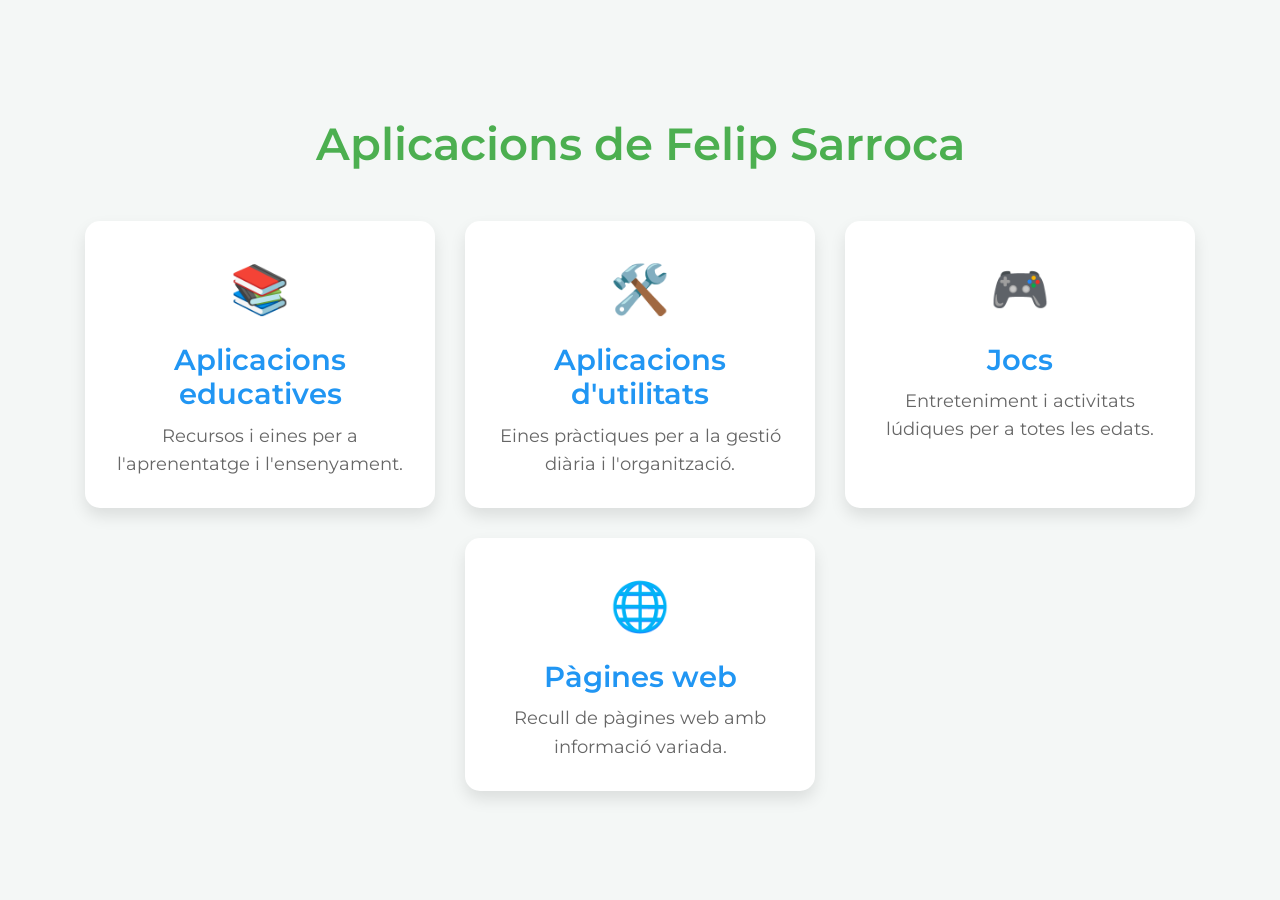
==== index.html @ e8ace943 "Afegeix acces a pagines web" ====
<!DOCTYPE html>
<html lang="ca">
<head>
    <meta charset="UTF-8">
    <meta name="viewport" content="width=device-width, initial-scale=1.0">
    <title>Els meus projectes</title>
    <link rel="icon" type="image/svg+xml" href="favicon.svg">
    <link rel="stylesheet" href="style.css">
    <link href="https://fonts.googleapis.com/css2?family=Montserrat:wght@400;600&display=swap" rel="stylesheet">
</head>
<body>
    <main class="container">
        <h1>Aplicacions de Felip Sarroca</h1>
        <div class="card-container">
            <a href="https://felipsarroca.github.io/edu-apps/" class="card" target="_blank">
                <span class="icon">📚</span>
                <h3>Aplicacions educatives</h3>
                <p>Recursos i eines per a l'aprenentatge i l'ensenyament.</p>
            </a>
            <a href="https://felipsarroca.github.io/util-apps/" class="card" target="_blank">
                <span class="icon">🛠️</span>
                <h3>Aplicacions d'utilitats</h3>
                <p>Eines pràctiques per a la gestió diària i l'organització.</p>
            </a>
            <a href="https://felipsarroca.github.io/jocs/" class="card" target="_blank">
                <span class="icon">🎮</span>
                <h3>Jocs</h3>
                <p>Entreteniment i activitats lúdiques per a totes les edats.</p>
            </a>
            <a href="https://ja.cat/web-apps" class="card" target="_blank">
                <span class="icon">🌐</span>
                <h3>Pàgines web</h3>
                <p>Recull de pàgines web amb informació variada.</p>
            </a>
        </div>
    </main>
    <script src="script.js" defer></script>
</body>
</html>
---- style.css ----
:root {
    --primary-color: #4CAF50; /* Green */
    --secondary-color: #2196F3; /* Blue */
    --accent-color: #FFC107; /* Amber */
    --background-light: #f4f7f6;
    --background-dark: #e0e5ec;
    --text-color: #333;
    --card-bg: #ffffff;
    --shadow-light: rgba(0, 0, 0, 0.1);
    --shadow-hover: rgba(0, 0, 0, 0.2);
}

* {
    box-sizing: border-box;
    margin: 0;
    padding: 0;
}

body {
    font-family: 'Montserrat', sans-serif;
    background-color: var(--background-light);
    color: var(--text-color);
    display: flex;
    justify-content: center;
    align-items: center;
    min-height: 100vh;
    padding: 20px;
    line-height: 1.6;
}

.container {
    text-align: center;
    max-width: 1200px;
    width: 100%;
}

h1 {
    font-size: 2.8em;
    margin-bottom: 40px;
    color: var(--primary-color);
    font-weight: 600;
}

.card-container {
    display: flex;
    flex-wrap: wrap;
    justify-content: center;
    gap: 30px;
}

.card {
    background-color: var(--card-bg);
    border-radius: 15px;
    box-shadow: 0 8px 16px var(--shadow-light);
    padding: 30px;
    width: 100%;
    max-width: 350px;
    text-decoration: none;
    color: var(--text-color);
    transition: transform 0.3s ease, box-shadow 0.3s ease;
    display: flex;
    flex-direction: column;
    align-items: center;
    text-align: center;
}

.card:hover {
    transform: translateY(-10px);
    box-shadow: 0 12px 24px var(--shadow-hover);
}

.card .icon {
    font-size: 3em;
    margin-bottom: 15px;
    display: block; /* Ensures icon takes its own line */
}

.card h3 {
    font-size: 1.8em;
    margin-bottom: 10px;
    color: var(--secondary-color);
    font-weight: 600;
    line-height: 1.2;
}

.card p {
    font-size: 1.1em;
    color: #666;
}

/* Responsive adjustments */
@media (max-width: 768px) {
    h1 {
        font-size: 2em;
    }
    .card {
        max-width: 90%;
    }
    .card h3 {
        font-size: 1.5em;
    }
    .card p {
        font-size: 1em;
    }
}

@media (max-width: 480px) {
    body {
        padding: 15px;
    }
    h1 {
        font-size: 1.8em;
        margin-bottom: 30px;
    }
    .card {
        padding: 25px;
    }
    .card .icon {
        font-size: 2.5em;
    }
}
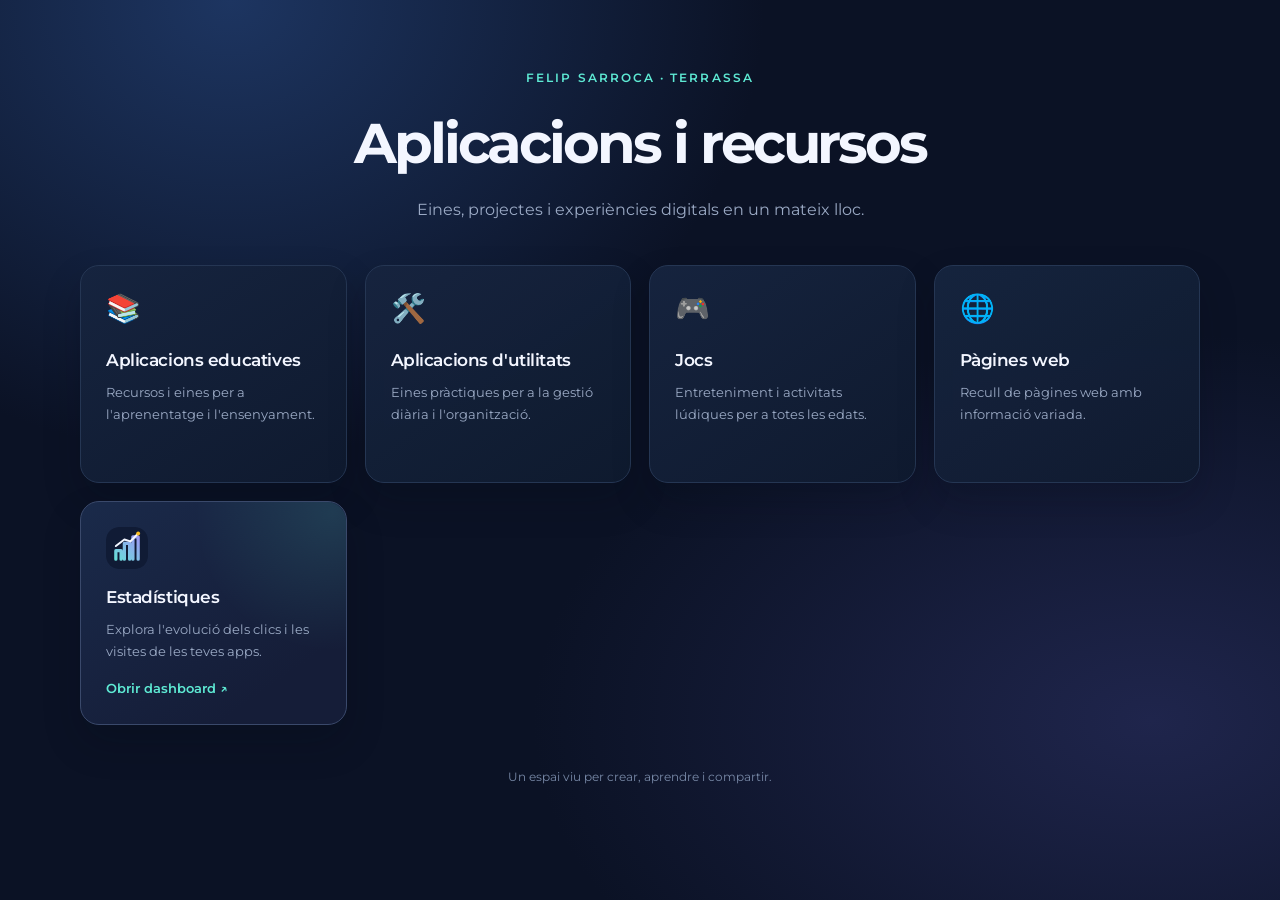
==== commit 53a6b853: "Afegeix dashboard de seguiment ja.cat" ====
--- a/index.html
+++ b/index.html
@@ -1,38 +1,48 @@
-<!DOCTYPE html>
+<!doctype html>
 <html lang="ca">
 <head>
     <meta charset="UTF-8">
     <meta name="viewport" content="width=device-width, initial-scale=1.0">
-    <title>Els meus projectes</title>
+    <meta name="theme-color" content="#0b1225">
+    <title>Aplicacions de Felip Sarroca</title>
     <link rel="icon" type="image/svg+xml" href="favicon.svg">
     <link rel="stylesheet" href="style.css">
-    <link href="https://fonts.googleapis.com/css2?family=Montserrat:wght@400;600&display=swap" rel="stylesheet">
+    <link href="https://fonts.googleapis.com/css2?family=Montserrat:wght@400;500;600;700&display=swap" rel="stylesheet">
 </head>
 <body>
     <main class="container">
-        <h1>Aplicacions de Felip Sarroca</h1>
+        <p class="eyebrow">Felip Sarroca · Terrassa</p>
+        <h1>Aplicacions i recursos</h1>
+        <p class="intro">Eines, projectes i experiències digitals en un mateix lloc.</p>
         <div class="card-container">
-            <a href="https://felipsarroca.github.io/edu-apps/" class="card" target="_blank">
-                <span class="icon">📚</span>
-                <h3>Aplicacions educatives</h3>
+            <a href="https://felipsarroca.github.io/edu-apps/" class="card" target="_blank" rel="noopener">
+                <span class="icon" aria-hidden="true">📚</span>
+                <h2>Aplicacions educatives</h2>
                 <p>Recursos i eines per a l'aprenentatge i l'ensenyament.</p>
             </a>
-            <a href="https://felipsarroca.github.io/util-apps/" class="card" target="_blank">
-                <span class="icon">🛠️</span>
-                <h3>Aplicacions d'utilitats</h3>
+            <a href="https://felipsarroca.github.io/util-apps/" class="card" target="_blank" rel="noopener">
+                <span class="icon" aria-hidden="true">🛠️</span>
+                <h2>Aplicacions d'utilitats</h2>
                 <p>Eines pràctiques per a la gestió diària i l'organització.</p>
             </a>
-            <a href="https://felipsarroca.github.io/jocs/" class="card" target="_blank">
-                <span class="icon">🎮</span>
-                <h3>Jocs</h3>
+            <a href="https://felipsarroca.github.io/jocs/" class="card" target="_blank" rel="noopener">
+                <span class="icon" aria-hidden="true">🎮</span>
+                <h2>Jocs</h2>
                 <p>Entreteniment i activitats lúdiques per a totes les edats.</p>
             </a>
-            <a href="https://ja.cat/web-apps" class="card" target="_blank">
-                <span class="icon">🌐</span>
-                <h3>Pàgines web</h3>
+            <a href="https://ja.cat/web-apps" class="card" target="_blank" rel="noopener">
+                <span class="icon" aria-hidden="true">🌐</span>
+                <h2>Pàgines web</h2>
                 <p>Recull de pàgines web amb informació variada.</p>
             </a>
+            <a href="https://script.google.com/macros/s/AKfycbzUMsI0KqvaSchAEiGbnJWVWNPL3QRxy6fUJfnRA6K8iTjRqd4t6iR-HCm5yKGe2cQV/exec" class="card dashboard-card" target="_blank" rel="noopener">
+                <span class="dashboard-icon"><img src="SeguimentJaCat/icon.svg" alt=""></span>
+                <h2>Estadístiques</h2>
+                <p>Explora l'evolució dels clics i les visites de les teves apps.</p>
+                <span class="card-cta">Obrir dashboard <span aria-hidden="true">↗</span></span>
+            </a>
         </div>
+        <footer>Un espai viu per crear, aprendre i compartir.</footer>
     </main>
     <script src="script.js" defer></script>
 </body>
--- a/style.css
+++ b/style.css
@@ -1,121 +1,21 @@
-:root {
-    --primary-color: #4CAF50; /* Green */
-    --secondary-color: #2196F3; /* Blue */
-    --accent-color: #FFC107; /* Amber */
-    --background-light: #f4f7f6;
-    --background-dark: #e0e5ec;
-    --text-color: #333;
-    --card-bg: #ffffff;
-    --shadow-light: rgba(0, 0, 0, 0.1);
-    --shadow-hover: rgba(0, 0, 0, 0.2);
-}
-
-* {
-    box-sizing: border-box;
-    margin: 0;
-    padding: 0;
-}
-
-body {
-    font-family: 'Montserrat', sans-serif;
-    background-color: var(--background-light);
-    color: var(--text-color);
-    display: flex;
-    justify-content: center;
-    align-items: center;
-    min-height: 100vh;
-    padding: 20px;
-    line-height: 1.6;
-}
-
-.container {
-    text-align: center;
-    max-width: 1200px;
-    width: 100%;
-}
-
-h1 {
-    font-size: 2.8em;
-    margin-bottom: 40px;
-    color: var(--primary-color);
-    font-weight: 600;
-}
-
-.card-container {
-    display: flex;
-    flex-wrap: wrap;
-    justify-content: center;
-    gap: 30px;
-}
-
-.card {
-    background-color: var(--card-bg);
-    border-radius: 15px;
-    box-shadow: 0 8px 16px var(--shadow-light);
-    padding: 30px;
-    width: 100%;
-    max-width: 350px;
-    text-decoration: none;
-    color: var(--text-color);
-    transition: transform 0.3s ease, box-shadow 0.3s ease;
-    display: flex;
-    flex-direction: column;
-    align-items: center;
-    text-align: center;
-}
-
-.card:hover {
-    transform: translateY(-10px);
-    box-shadow: 0 12px 24px var(--shadow-hover);
-}
-
-.card .icon {
-    font-size: 3em;
-    margin-bottom: 15px;
-    display: block; /* Ensures icon takes its own line */
-}
-
-.card h3 {
-    font-size: 1.8em;
-    margin-bottom: 10px;
-    color: var(--secondary-color);
-    font-weight: 600;
-    line-height: 1.2;
-}
-
-.card p {
-    font-size: 1.1em;
-    color: #666;
-}
-
-/* Responsive adjustments */
-@media (max-width: 768px) {
-    h1 {
-        font-size: 2em;
-    }
-    .card {
-        max-width: 90%;
-    }
-    .card h3 {
-        font-size: 1.5em;
-    }
-    .card p {
-        font-size: 1em;
-    }
-}
-
-@media (max-width: 480px) {
-    body {
-        padding: 15px;
-    }
-    h1 {
-        font-size: 1.8em;
-        margin-bottom: 30px;
-    }
-    .card {
-        padding: 25px;
-    }
-    .card .icon {
-        font-size: 2.5em;
-    }
-}
+:root{--bg:#0b1225;--text:#f3f6ff;--muted:#9baac5;--line:#253653;--mint:#5eead4;--violet:#a78bfa}
+*{box-sizing:border-box;margin:0;padding:0}
+body{min-height:100vh;background:radial-gradient(ellipse at 18% 0%,#1d3561 0,transparent 36%),radial-gradient(ellipse at 90% 80%,#1f254c 0,transparent 38%),var(--bg);color:var(--text);font-family:'Montserrat',sans-serif;display:flex;justify-content:center;padding:68px 24px 40px;line-height:1.6}
+.container{width:100%;max-width:1120px;text-align:center}
+.eyebrow{color:var(--mint);font-size:.76rem;font-weight:600;letter-spacing:.17em;text-transform:uppercase;margin-bottom:12px}
+h1{font-size:clamp(2.2rem,5vw,3.5rem);letter-spacing:-.055em;font-weight:700;margin-bottom:8px}
+.intro{font-size:1rem;color:var(--muted);margin-bottom:42px}
+.card-container{display:grid;grid-template-columns:repeat(auto-fit,minmax(235px,1fr));gap:18px;text-align:left}
+.card{position:relative;min-height:218px;padding:25px;border:1px solid var(--line);border-radius:19px;background:linear-gradient(145deg,rgba(22,36,63,.96),rgba(15,26,47,.96));color:var(--text);text-decoration:none;display:flex;flex-direction:column;align-items:flex-start;transition:transform .22s ease,border-color .22s ease,box-shadow .22s ease;box-shadow:0 18px 38px #050a1633}
+.card:hover{transform:translateY(-5px);border-color:#587092;box-shadow:0 23px 45px #050a1666}
+.icon{font-size:1.75rem;line-height:1;margin-bottom:22px;height:34px;display:flex;align-items:center}
+.card h2{font-size:1.06rem;letter-spacing:-.025em;margin-bottom:7px;font-weight:600}
+.card p{font-size:.84rem;line-height:1.65;color:var(--muted)}
+.dashboard-card{border-color:#3a496b;background:linear-gradient(145deg,#1a2a4a,#151d38 78%)}
+.dashboard-card:before{content:"";position:absolute;inset:0;border-radius:inherit;pointer-events:none;background:radial-gradient(circle at 95% 5%,#5eead420,transparent 42%)}
+.dashboard-icon{height:42px;width:42px;display:block;margin-bottom:15px;border-radius:13px;overflow:hidden}
+.dashboard-icon img{width:100%;height:100%;display:block}
+.card-cta{margin-top:auto;padding-top:17px;color:var(--mint);font-size:.79rem;font-weight:600}
+footer{margin-top:42px;color:#7889a7;font-size:.75rem}
+@media(max-width:570px){body{padding:45px 17px 30px}.intro{margin:0 auto 30px;max-width:320px}.card-container{grid-template-columns:1fr;gap:13px}.card{min-height:178px;padding:21px}.icon{margin-bottom:16px}footer{margin-top:28px}}
+@media(prefers-reduced-motion:reduce){*,*:before,*:after{transition:none!important;scroll-behavior:auto!important}}
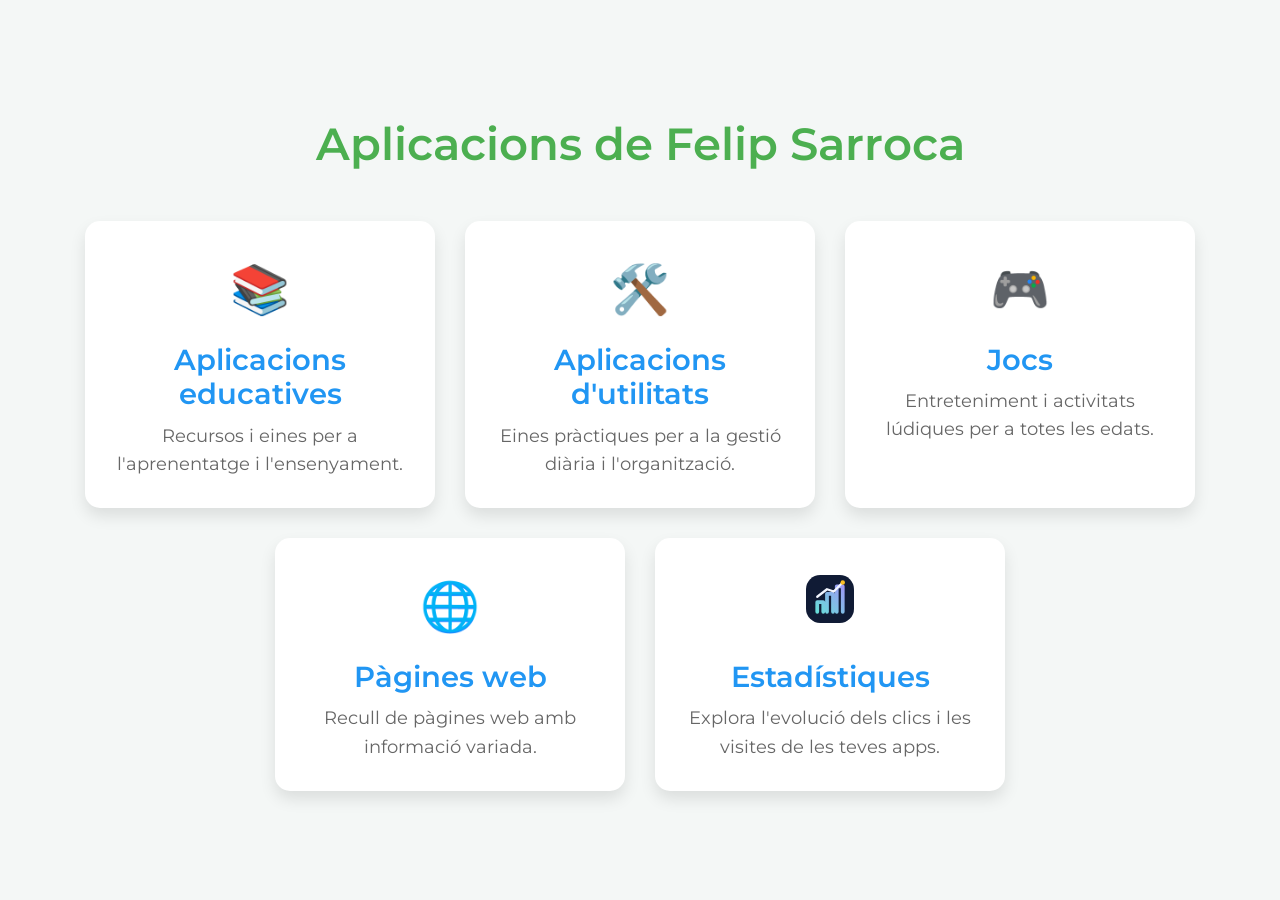
==== commit 9b163055: "Recupera l’estil original del menú" ====
--- a/index.html
+++ b/index.html
@@ -1,48 +1,43 @@
-<!doctype html>
+<!DOCTYPE html>
 <html lang="ca">
 <head>
     <meta charset="UTF-8">
     <meta name="viewport" content="width=device-width, initial-scale=1.0">
-    <meta name="theme-color" content="#0b1225">
-    <title>Aplicacions de Felip Sarroca</title>
-    <link rel="icon" type="image/svg+xml" href="favicon.svg">
-    <link rel="stylesheet" href="style.css">
-    <link href="https://fonts.googleapis.com/css2?family=Montserrat:wght@400;500;600;700&display=swap" rel="stylesheet">
+    <title>Els meus projectes</title>
+    <link rel="icon" type="image/svg+xml" href="favicon.svg?v=20261019">
+    <link rel="stylesheet" href="style.css?v=classic-20261019">
+    <link href="https://fonts.googleapis.com/css2?family=Montserrat:wght@400;600&display=swap" rel="stylesheet">
 </head>
 <body>
     <main class="container">
-        <p class="eyebrow">Felip Sarroca · Terrassa</p>
-        <h1>Aplicacions i recursos</h1>
-        <p class="intro">Eines, projectes i experiències digitals en un mateix lloc.</p>
+        <h1>Aplicacions de Felip Sarroca</h1>
         <div class="card-container">
             <a href="https://felipsarroca.github.io/edu-apps/" class="card" target="_blank" rel="noopener">
-                <span class="icon" aria-hidden="true">📚</span>
-                <h2>Aplicacions educatives</h2>
+                <span class="icon">📚</span>
+                <h3>Aplicacions educatives</h3>
                 <p>Recursos i eines per a l'aprenentatge i l'ensenyament.</p>
             </a>
             <a href="https://felipsarroca.github.io/util-apps/" class="card" target="_blank" rel="noopener">
-                <span class="icon" aria-hidden="true">🛠️</span>
-                <h2>Aplicacions d'utilitats</h2>
+                <span class="icon">🛠️</span>
+                <h3>Aplicacions d'utilitats</h3>
                 <p>Eines pràctiques per a la gestió diària i l'organització.</p>
             </a>
             <a href="https://felipsarroca.github.io/jocs/" class="card" target="_blank" rel="noopener">
-                <span class="icon" aria-hidden="true">🎮</span>
-                <h2>Jocs</h2>
+                <span class="icon">🎮</span>
+                <h3>Jocs</h3>
                 <p>Entreteniment i activitats lúdiques per a totes les edats.</p>
             </a>
             <a href="https://ja.cat/web-apps" class="card" target="_blank" rel="noopener">
-                <span class="icon" aria-hidden="true">🌐</span>
-                <h2>Pàgines web</h2>
+                <span class="icon">🌐</span>
+                <h3>Pàgines web</h3>
                 <p>Recull de pàgines web amb informació variada.</p>
             </a>
-            <a href="https://script.google.com/macros/s/AKfycbzUMsI0KqvaSchAEiGbnJWVWNPL3QRxy6fUJfnRA6K8iTjRqd4t6iR-HCm5yKGe2cQV/exec" class="card dashboard-card" target="_blank" rel="noopener">
-                <span class="dashboard-icon"><img src="SeguimentJaCat/icon.svg" alt=""></span>
-                <h2>Estadístiques</h2>
+            <a href="https://script.google.com/macros/s/AKfycbzUMsI0KqvaSchAEiGbnJWVWNPL3QRxy6fUJfnRA6K8iTjRqd4t6iR-HCm5yKGe2cQV/exec" class="card" target="_blank" rel="noopener">
+                <span class="icon"><img src="SeguimentJaCat/icon.svg" alt=""></span>
+                <h3>Estadístiques</h3>
                 <p>Explora l'evolució dels clics i les visites de les teves apps.</p>
-                <span class="card-cta">Obrir dashboard <span aria-hidden="true">↗</span></span>
             </a>
         </div>
-        <footer>Un espai viu per crear, aprendre i compartir.</footer>
     </main>
     <script src="script.js" defer></script>
 </body>
--- a/style.css
+++ b/style.css
@@ -1,21 +1,127 @@
-:root{--bg:#0b1225;--text:#f3f6ff;--muted:#9baac5;--line:#253653;--mint:#5eead4;--violet:#a78bfa}
-*{box-sizing:border-box;margin:0;padding:0}
-body{min-height:100vh;background:radial-gradient(ellipse at 18% 0%,#1d3561 0,transparent 36%),radial-gradient(ellipse at 90% 80%,#1f254c 0,transparent 38%),var(--bg);color:var(--text);font-family:'Montserrat',sans-serif;display:flex;justify-content:center;padding:68px 24px 40px;line-height:1.6}
-.container{width:100%;max-width:1120px;text-align:center}
-.eyebrow{color:var(--mint);font-size:.76rem;font-weight:600;letter-spacing:.17em;text-transform:uppercase;margin-bottom:12px}
-h1{font-size:clamp(2.2rem,5vw,3.5rem);letter-spacing:-.055em;font-weight:700;margin-bottom:8px}
-.intro{font-size:1rem;color:var(--muted);margin-bottom:42px}
-.card-container{display:grid;grid-template-columns:repeat(auto-fit,minmax(235px,1fr));gap:18px;text-align:left}
-.card{position:relative;min-height:218px;padding:25px;border:1px solid var(--line);border-radius:19px;background:linear-gradient(145deg,rgba(22,36,63,.96),rgba(15,26,47,.96));color:var(--text);text-decoration:none;display:flex;flex-direction:column;align-items:flex-start;transition:transform .22s ease,border-color .22s ease,box-shadow .22s ease;box-shadow:0 18px 38px #050a1633}
-.card:hover{transform:translateY(-5px);border-color:#587092;box-shadow:0 23px 45px #050a1666}
-.icon{font-size:1.75rem;line-height:1;margin-bottom:22px;height:34px;display:flex;align-items:center}
-.card h2{font-size:1.06rem;letter-spacing:-.025em;margin-bottom:7px;font-weight:600}
-.card p{font-size:.84rem;line-height:1.65;color:var(--muted)}
-.dashboard-card{border-color:#3a496b;background:linear-gradient(145deg,#1a2a4a,#151d38 78%)}
-.dashboard-card:before{content:"";position:absolute;inset:0;border-radius:inherit;pointer-events:none;background:radial-gradient(circle at 95% 5%,#5eead420,transparent 42%)}
-.dashboard-icon{height:42px;width:42px;display:block;margin-bottom:15px;border-radius:13px;overflow:hidden}
-.dashboard-icon img{width:100%;height:100%;display:block}
-.card-cta{margin-top:auto;padding-top:17px;color:var(--mint);font-size:.79rem;font-weight:600}
-footer{margin-top:42px;color:#7889a7;font-size:.75rem}
-@media(max-width:570px){body{padding:45px 17px 30px}.intro{margin:0 auto 30px;max-width:320px}.card-container{grid-template-columns:1fr;gap:13px}.card{min-height:178px;padding:21px}.icon{margin-bottom:16px}footer{margin-top:28px}}
-@media(prefers-reduced-motion:reduce){*,*:before,*:after{transition:none!important;scroll-behavior:auto!important}}
+:root {
+    --primary-color: #4CAF50; /* Green */
+    --secondary-color: #2196F3; /* Blue */
+    --accent-color: #FFC107; /* Amber */
+    --background-light: #f4f7f6;
+    --background-dark: #e0e5ec;
+    --text-color: #333;
+    --card-bg: #ffffff;
+    --shadow-light: rgba(0, 0, 0, 0.1);
+    --shadow-hover: rgba(0, 0, 0, 0.2);
+}
+
+* {
+    box-sizing: border-box;
+    margin: 0;
+    padding: 0;
+}
+
+body {
+    font-family: 'Montserrat', sans-serif;
+    background-color: var(--background-light);
+    color: var(--text-color);
+    display: flex;
+    justify-content: center;
+    align-items: center;
+    min-height: 100vh;
+    padding: 20px;
+    line-height: 1.6;
+}
+
+.container {
+    text-align: center;
+    max-width: 1200px;
+    width: 100%;
+}
+
+h1 {
+    font-size: 2.8em;
+    margin-bottom: 40px;
+    color: var(--primary-color);
+    font-weight: 600;
+}
+
+.card-container {
+    display: flex;
+    flex-wrap: wrap;
+    justify-content: center;
+    gap: 30px;
+}
+
+.card {
+    background-color: var(--card-bg);
+    border-radius: 15px;
+    box-shadow: 0 8px 16px var(--shadow-light);
+    padding: 30px;
+    width: 100%;
+    max-width: 350px;
+    text-decoration: none;
+    color: var(--text-color);
+    transition: transform 0.3s ease, box-shadow 0.3s ease;
+    display: flex;
+    flex-direction: column;
+    align-items: center;
+    text-align: center;
+}
+
+.card:hover {
+    transform: translateY(-10px);
+    box-shadow: 0 12px 24px var(--shadow-hover);
+}
+
+.card .icon {
+    font-size: 3em;
+    margin-bottom: 15px;
+    display: block; /* Ensures icon takes its own line */
+}
+
+.card .icon img {
+    width: 1em;
+    height: 1em;
+    object-fit: contain;
+}
+
+.card h3 {
+    font-size: 1.8em;
+    margin-bottom: 10px;
+    color: var(--secondary-color);
+    font-weight: 600;
+    line-height: 1.2;
+}
+
+.card p {
+    font-size: 1.1em;
+    color: #666;
+}
+
+/* Responsive adjustments */
+@media (max-width: 768px) {
+    h1 {
+        font-size: 2em;
+    }
+    .card {
+        max-width: 90%;
+    }
+    .card h3 {
+        font-size: 1.5em;
+    }
+    .card p {
+        font-size: 1em;
+    }
+}
+
+@media (max-width: 480px) {
+    body {
+        padding: 15px;
+    }
+    h1 {
+        font-size: 1.8em;
+        margin-bottom: 30px;
+    }
+    .card {
+        padding: 25px;
+    }
+    .card .icon {
+        font-size: 2.5em;
+    }
+}
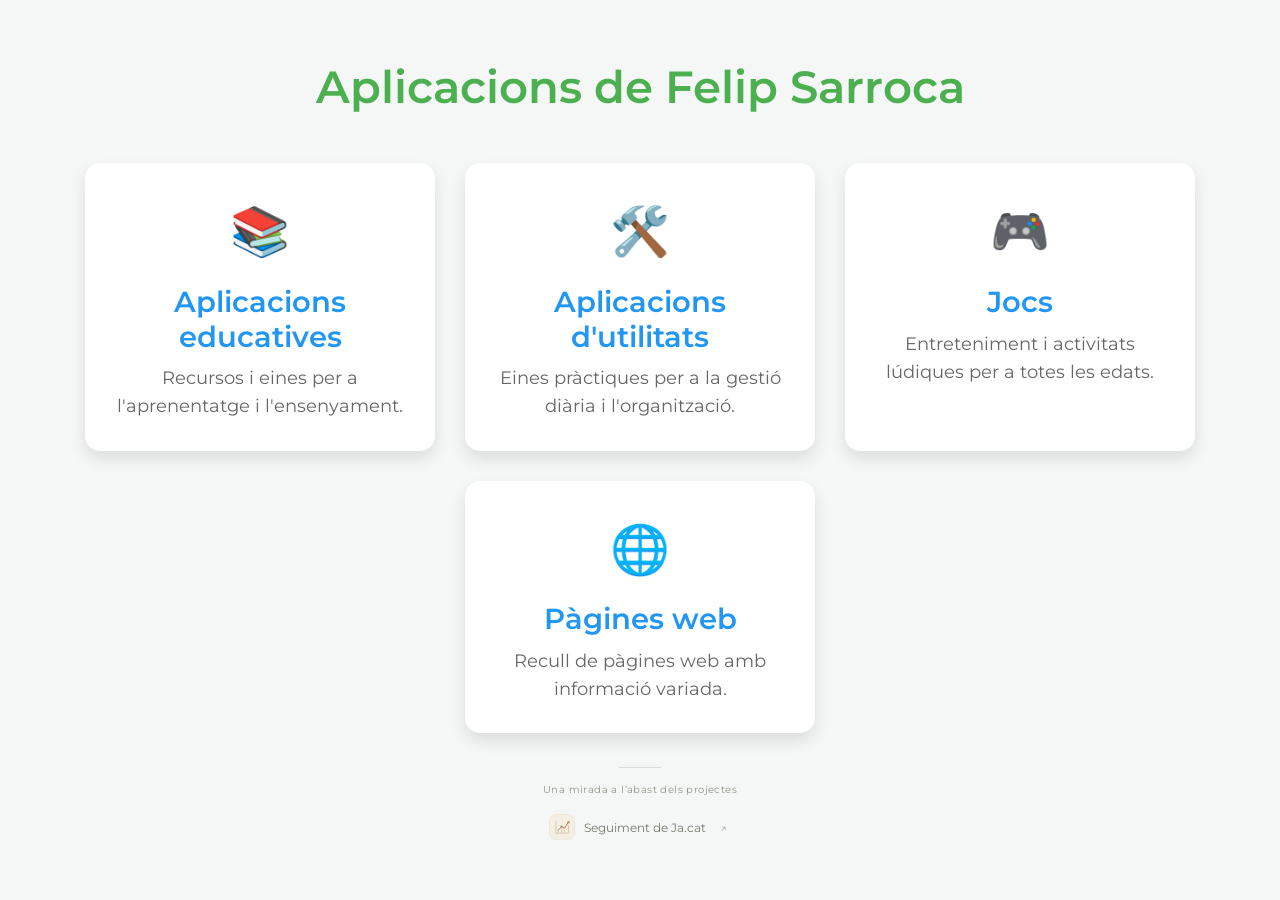
==== commit ec8b04ad: "Redissenya Seguiment de Ja.cat amb una estètica clara i càlida" ====
--- a/index.html
+++ b/index.html
@@ -4,8 +4,8 @@
     <meta charset="UTF-8">
     <meta name="viewport" content="width=device-width, initial-scale=1.0">
     <title>Els meus projectes</title>
-    <link rel="icon" type="image/svg+xml" href="favicon.svg?v=20261019">
-    <link rel="stylesheet" href="style.css?v=classic-20261019">
+    <link rel="icon" type="image/svg+xml" href="favicon.svg?v=atelier-20261019">
+    <link rel="stylesheet" href="style.css?v=atelier-20261019">
     <link href="https://fonts.googleapis.com/css2?family=Montserrat:wght@400;600&display=swap" rel="stylesheet">
 </head>
 <body>
@@ -32,10 +32,12 @@
                 <h3>Pàgines web</h3>
                 <p>Recull de pàgines web amb informació variada.</p>
             </a>
-            <a href="https://script.google.com/macros/s/AKfycbzUMsI0KqvaSchAEiGbnJWVWNPL3QRxy6fUJfnRA6K8iTjRqd4t6iR-HCm5yKGe2cQV/exec" class="card" target="_blank" rel="noopener">
-                <span class="icon"><img src="SeguimentJaCat/icon.svg" alt=""></span>
-                <h3>Estadístiques</h3>
-                <p>Explora l'evolució dels clics i les visites de les teves apps.</p>
+        </div>
+        <div class="observatory-access">
+            <span class="observatory-caption">Una mirada a l’abast dels projectes</span>
+            <a href="https://script.google.com/macros/s/AKfycbzUMsI0KqvaSchAEiGbnJWVWNPL3QRxy6fUJfnRA6K8iTjRqd4t6iR-HCm5yKGe2cQV/exec" class="observatory-link" target="_blank" rel="noopener" title="Obre el teu dashboard personal de clics">
+                <img src="SeguimentJaCat/icon.svg?v=atelier-20261019" alt="" width="26" height="26">
+                <span>Seguiment de Ja.cat</span><span class="observatory-arrow" aria-hidden="true">↗</span>
             </a>
         </div>
     </main>
--- a/style.css
+++ b/style.css
@@ -94,6 +94,50 @@
     color: #666;
 }
 
+.observatory-access {
+    margin: 34px auto 0;
+    display: flex;
+    flex-direction: column;
+    align-items: center;
+    gap: 8px;
+}
+
+.observatory-access::before {
+    content: "";
+    width: 42px;
+    height: 1px;
+    margin-bottom: 6px;
+    background: #d8dbd3;
+}
+
+.observatory-caption {
+    font-size: 10px;
+    color: #929789;
+    letter-spacing: .04em;
+}
+
+.observatory-link {
+    display: inline-flex;
+    align-items: center;
+    gap: 9px;
+    padding: 7px 13px 7px 8px;
+    border: 1px solid transparent;
+    border-radius: 30px;
+    color: #757d69;
+    font-size: 12px;
+    text-decoration: none;
+    transition: background .2s ease, border-color .2s ease;
+}
+
+.observatory-link:hover, .observatory-link:focus-visible {
+    background: #fffefa;
+    border-color: #e4e5dc;
+    color: #9c6848;
+}
+
+.observatory-link img { display: block; }
+.observatory-arrow { color: #acb09e; margin-left: 5px; }
+
 /* Responsive adjustments */
 @media (max-width: 768px) {
     h1 {
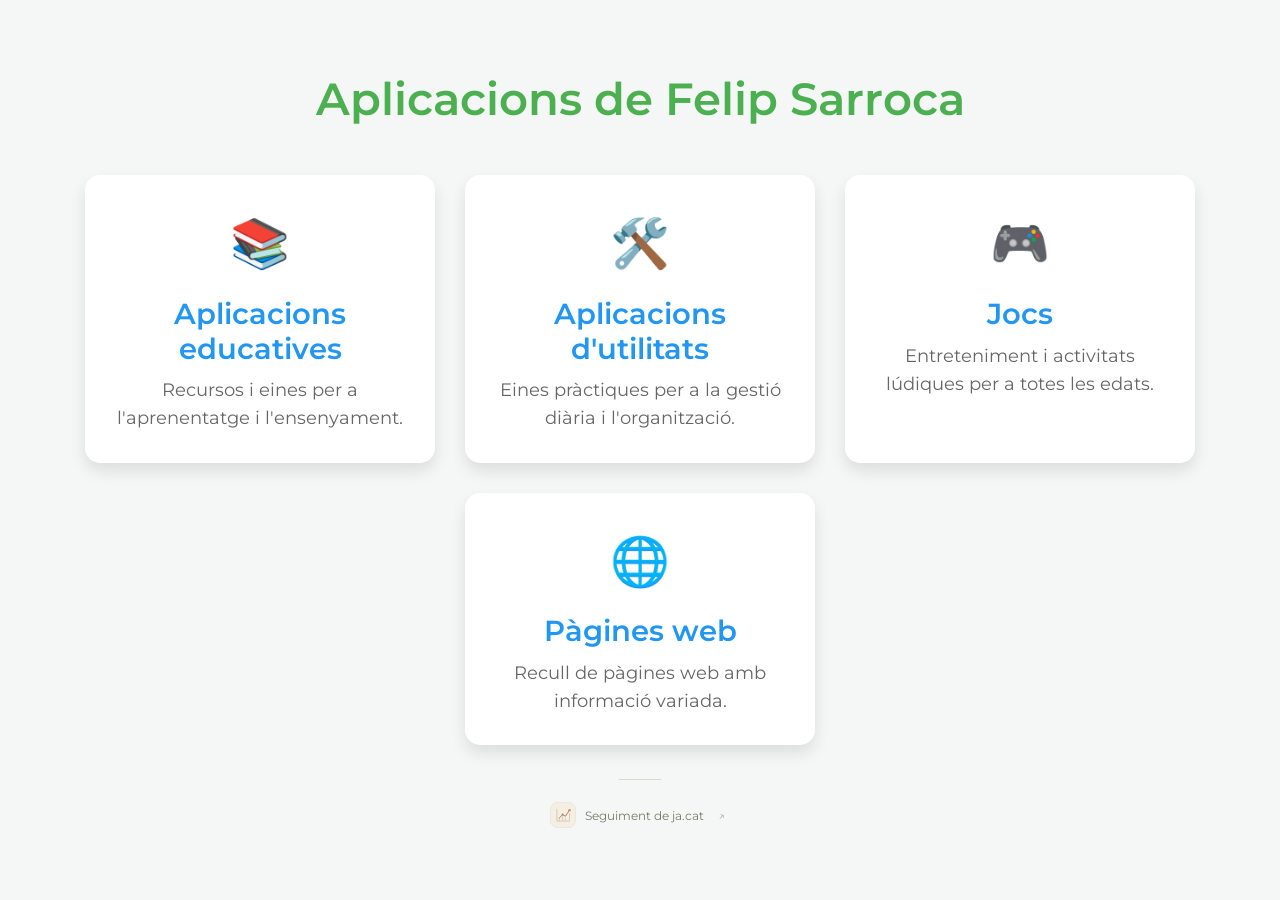
==== commit 8df08959: "Renova el dashboard amb gràfiques i neteja el menú - Dashboard refet amb ECharts: evolució per categ" ====
--- a/index.html
+++ b/index.html
@@ -4,7 +4,7 @@
     <meta charset="UTF-8">
     <meta name="viewport" content="width=device-width, initial-scale=1.0">
     <title>Els meus projectes</title>
-    <link rel="icon" type="image/svg+xml" href="favicon.svg?v=atelier-20261019">
+    <link rel="icon" type="image/svg+xml" href="favicon.svg?v=original-20261019">
     <link rel="stylesheet" href="style.css?v=atelier-20261019">
     <link href="https://fonts.googleapis.com/css2?family=Montserrat:wght@400;600&display=swap" rel="stylesheet">
 </head>
@@ -34,10 +34,9 @@
             </a>
         </div>
         <div class="observatory-access">
-            <span class="observatory-caption">Una mirada a l’abast dels projectes</span>
-            <a href="https://script.google.com/macros/s/AKfycbzUMsI0KqvaSchAEiGbnJWVWNPL3QRxy6fUJfnRA6K8iTjRqd4t6iR-HCm5yKGe2cQV/exec" class="observatory-link" target="_blank" rel="noopener" title="Obre el teu dashboard personal de clics">
+            <a href="https://script.google.com/macros/s/AKfycbzUMsI0KqvaSchAEiGbnJWVWNPL3QRxy6fUJfnRA6K8iTjRqd4t6iR-HCm5yKGe2cQV/exec" class="observatory-link" target="_blank" rel="noopener" title="Seguiment de ja.cat">
                 <img src="SeguimentJaCat/icon.svg?v=atelier-20261019" alt="" width="26" height="26">
-                <span>Seguiment de Ja.cat</span><span class="observatory-arrow" aria-hidden="true">↗</span>
+                <span>Seguiment de ja.cat</span><span class="observatory-arrow" aria-hidden="true">↗</span>
             </a>
         </div>
     </main>
--- a/style.css
+++ b/style.css
@@ -110,12 +110,6 @@
     background: #d8dbd3;
 }
 
-.observatory-caption {
-    font-size: 10px;
-    color: #929789;
-    letter-spacing: .04em;
-}
-
 .observatory-link {
     display: inline-flex;
     align-items: center;
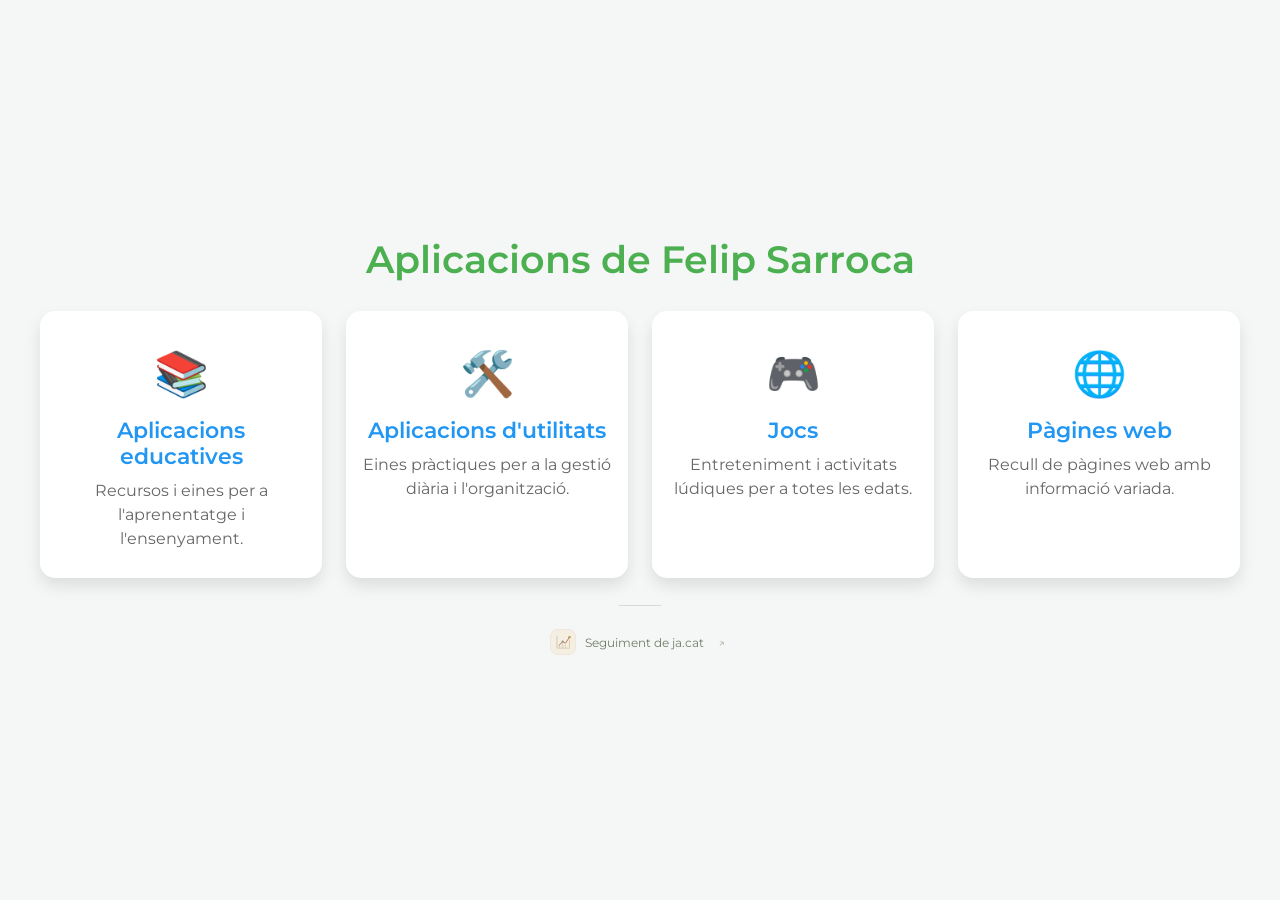
==== commit 8b2e872d: "Compacta l'índex amb una graella adaptable a cada pantalla" ====
--- a/index.html
+++ b/index.html
@@ -5,7 +5,7 @@
     <meta name="viewport" content="width=device-width, initial-scale=1.0">
     <title>Els meus projectes</title>
     <link rel="icon" type="image/svg+xml" href="favicon.svg?v=original-20261019">
-    <link rel="stylesheet" href="style.css?v=atelier-20261019">
+    <link rel="stylesheet" href="style.css?v=compact-20261022">
     <link href="https://fonts.googleapis.com/css2?family=Montserrat:wght@400;600&display=swap" rel="stylesheet">
 </head>
 <body>
--- a/style.css
+++ b/style.css
@@ -163,3 +163,38 @@
         font-size: 2.5em;
     }
 }
+
+/* Graella adaptable a l'amplada i a l'alçada útils, sense alterar el zoom. */
+body { padding: clamp(1rem, 3vh, 2rem); }
+.container { max-width: 1200px; min-width: 0; }
+h1 { font-size: clamp(1.75rem, 3vw, 2.5rem); margin-bottom: clamp(1rem, 3vh, 2rem); line-height: 1.25; }
+.card-container { display: grid; grid-template-columns: repeat(4, minmax(0, 1fr)); gap: clamp(.875rem, 2vw, 1.5rem); }
+.card { max-width: none; min-width: 0; padding: clamp(1rem, 3vh, 1.75rem) 1rem; }
+.card .icon { font-size: clamp(2rem, 5vh, 2.75rem); margin-bottom: .6rem; }
+.card h3 { font-size: 1.35rem; overflow-wrap: anywhere; margin-bottom: .6rem; }
+.card p { font-size: 1rem; line-height: 1.5; }
+.card:hover { transform: translateY(-4px); }
+.card:focus-visible { outline: 3px solid var(--secondary-color); outline-offset: 4px; }
+.observatory-access { margin-top: clamp(1rem, 3vh, 2rem); }
+.observatory-link { min-height: 44px; }
+@media (max-width: 1000px) {
+    .card-container { grid-template-columns: repeat(2, minmax(0, 1fr)); }
+}
+@media (max-width: 520px) {
+    body { align-items: flex-start; }
+    .card-container { grid-template-columns: 1fr; }
+    .card { display: grid; grid-template-columns: 2.5rem minmax(0, 1fr); column-gap: 1rem; text-align: left; }
+    .card .icon { grid-row: span 2; align-self: start; margin: 0; font-size: 2rem; }
+    .card h3 { font-size: 1.25rem; }
+}
+@media (max-height: 760px) and (min-width: 521px) {
+    body { padding-block: 1rem; }
+    h1 { margin-bottom: 1rem; }
+    .card { padding: 1rem; }
+    .card .icon { font-size: 2rem; margin-bottom: .4rem; }
+    .observatory-access { margin-top: 1rem; }
+}
+@media (prefers-reduced-motion: reduce) {
+    .card { transition: none; }
+    .card:hover { transform: none; }
+}
